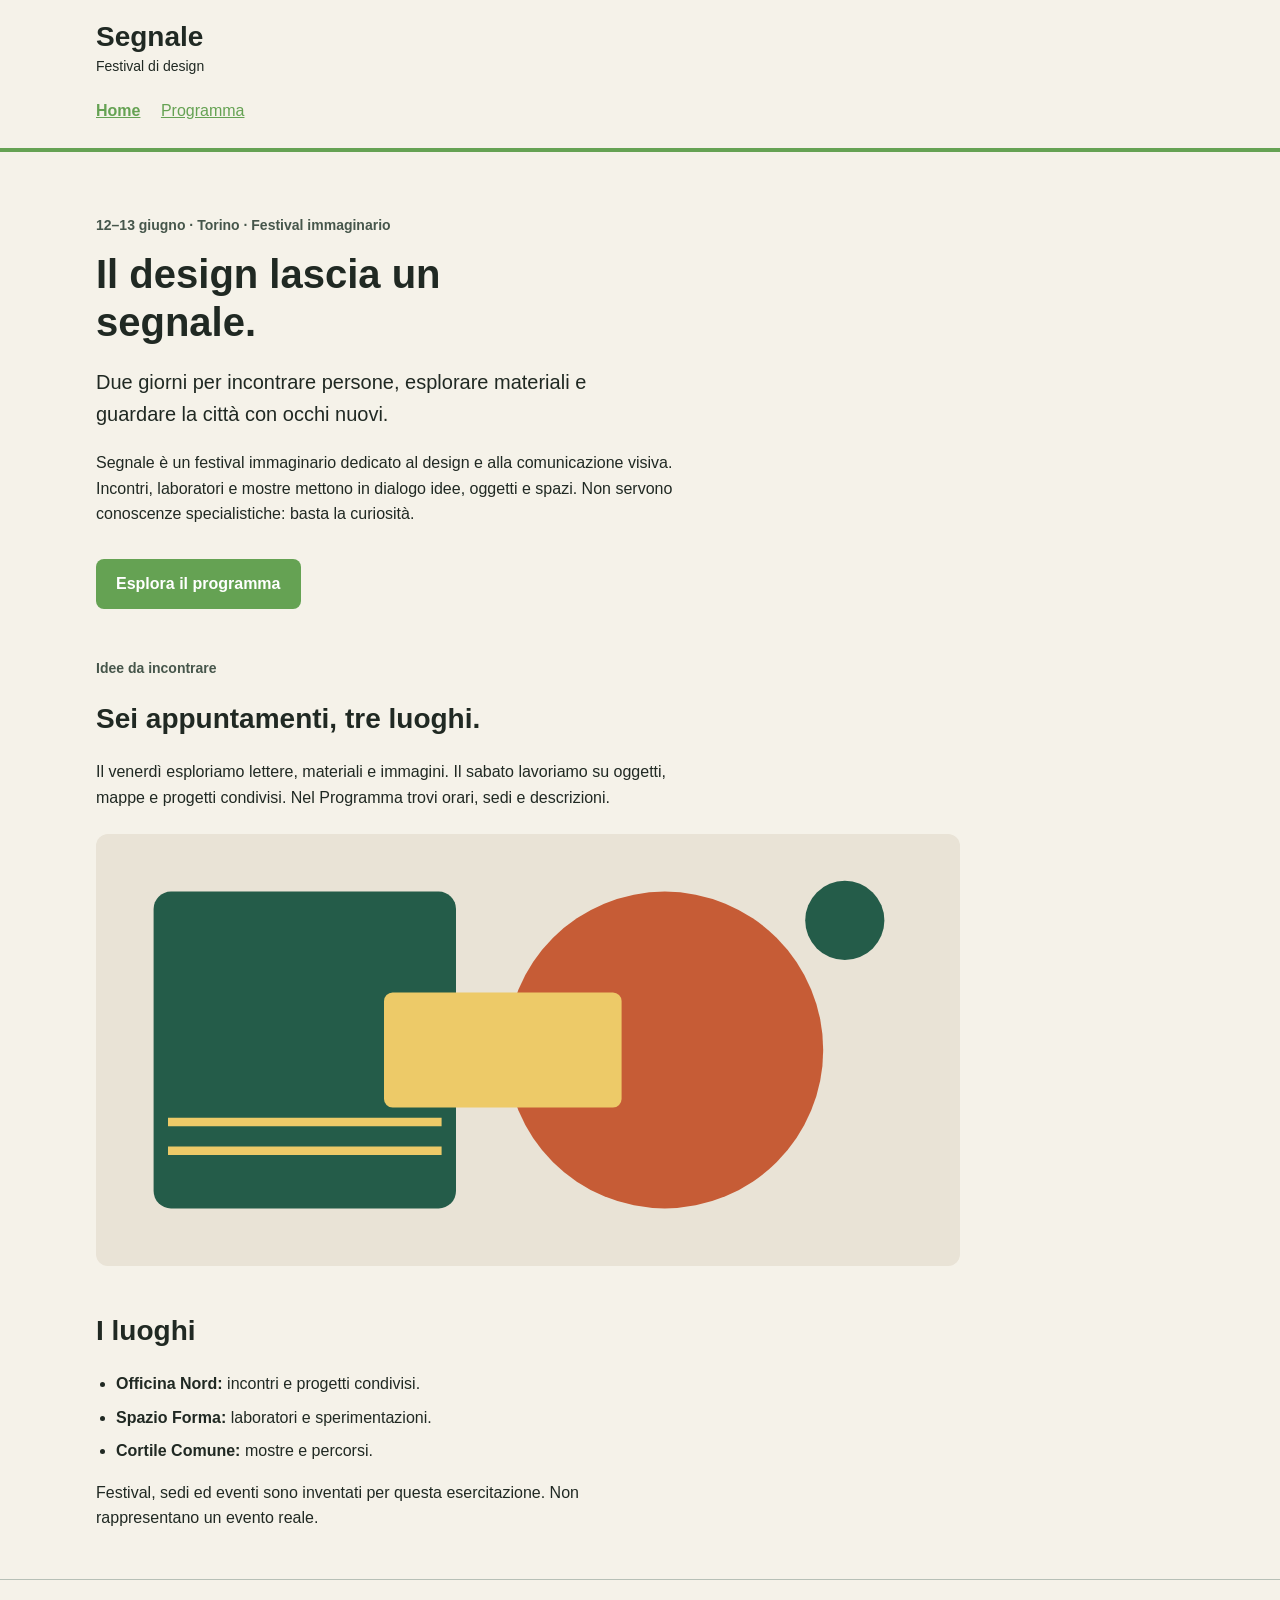
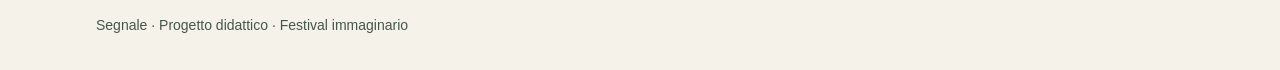
==== index.html @ 49171636 "index" ====
<!doctype html>
<html lang="it">
<head>
  <meta charset="utf-8">
  <meta name="viewport" content="width=device-width, initial-scale=1">
  <title>Segnale — Festival di design</title>
  <link rel="stylesheet" href="style.css">
</head>
<body>
  <a class="skip-link" href="#contenuto">Vai al contenuto</a>
  <header class="site-header">
    <div class="container">
      <a class="brand" href="index.html">Segnale<span>Festival di design</span></a>
      <nav aria-label="Navigazione principale">
        <a href="index.html" aria-current="page">Home</a>
        <!-- Da completare: collegare questa voce alla pagina Programma. -->
        <a href="programma.html">Programma</a>
      </nav>
    </div>
  </header>

  <main id="contenuto" class="container">
    <section class="intro" aria-labelledby="titolo-home">
      <p class="eyebrow">12–13 giugno · Torino · Festival immaginario</p>
      <h1 id="titolo-home">Il design lascia un segnale.</h1>
      <p class="lead">Due giorni per incontrare persone, esplorare materiali e guardare la città con occhi nuovi.</p>
      <p class="reading-text">Segnale è un festival immaginario dedicato al design e alla comunicazione visiva. Incontri, laboratori e mostre mettono in dialogo idee, oggetti e spazi. Non servono conoscenze specialistiche: basta la curiosità.</p>
      <!-- Da completare: anche questo collegamento deve aprire il Programma. -->
      <a class="button-link" href="programma.html">Esplora il programma</a>
    </section>

    <section class="content-section" aria-labelledby="titolo-festival">
      <p class="eyebrow">Idee da incontrare</p>
      <h2 id="titolo-festival">Sei appuntamenti, tre luoghi.</h2>
      <p class="reading-text">Il venerdì esploriamo lettere, materiali e immagini. Il sabato lavoriamo su oggetti, mappe e progetti condivisi. Nel Programma trovi orari, sedi e descrizioni.</p>
      <img class="festival-image" src="assets/festival.svg" alt="Composizione geometrica di cerchi e rettangoli nei colori del festival" width="1200" height="600">
    </section>

    <section class="content-section" aria-labelledby="titolo-luoghi">
      <h2 id="titolo-luoghi">I luoghi</h2>
      <ul class="venues">
        <li><strong>Officina Nord:</strong> incontri e progetti condivisi.</li>
        <li><strong>Spazio Forma:</strong> laboratori e sperimentazioni.</li>
        <li><strong>Cortile Comune:</strong> mostre e percorsi.</li>
      </ul>
      <p class="reading-text">Festival, sedi ed eventi sono inventati per questa esercitazione. Non rappresentano un evento reale.</p>
    </section>
  </main>

  <footer class="site-footer"><div class="container"><p>Segnale · Progetto didattico · Festival immaginario</p></div></footer>
</body>
</html>
---- style.css ----
/* Stile iniziale: tipografia, colori e variabili CSS sono già predisposti.
   Lavoreremo su collegamenti, CSS condiviso e disposizione delle schede. */

/* Scelte comuni: ogni regola usa var() per richiamarne il valore. */
:root {
  --colore-primario: #65a253;
  --colore-primario-scuro: #094611;
  --colore-sfondo: #f5f2e9;
  --colore-testo: #202923;
  --font-testo: Arial, Helvetica, sans-serif;
  --font-titoli: Helvetica, "Times New Roman", serif;
}

* {
  box-sizing: border-box;
}

body {
  margin: 0;
  background: var(--colore-sfondo);
  color: var(--colore-testo);
  font-family: var(--font-testo);
  font-size: 1rem;
  line-height: 1.6;
}

a {
  color: var(--colore-primario);
}

a:hover {
  text-decoration-thickness: 3px;
}

a:focus-visible {
  outline: 3px solid var(--colore-testo);
  outline-offset: 4px;
}

.container {
  width: 92%;
  max-width: 68rem;
  margin: 0 auto;
}

.site-header {
  padding: 1.25rem 0;
  border-bottom: 4px solid var(--colore-primario);
}

.brand {
  display: inline-block;
  color: var(--colore-testo);
  font-size: 1.75rem;
  font-weight: bold;
  line-height: 1.2;
  text-decoration: none;
}

.brand span {
  display: block;
  margin-top: 0.25rem;
  font-size: 0.875rem;
  font-weight: normal;
}

nav {
  margin-top: 1rem;
}

nav a {
  display: inline-block;
  margin-right: 1rem;
  padding: 0.25rem 0;
}

nav a[aria-current="page"] {
  font-weight: bold;
}

.intro {
  padding: 3rem 0 1rem;
}

.eyebrow,
.event-meta {
  color: #46564b;
  font-size: 0.875rem;
  font-weight: bold;
}

h1,
h2,
h3 {
  font-family: var(--font-titoli);
  line-height: 1.2;
}

h1 {
  max-width: 18ch;
  margin: 0.75rem 0 1.25rem;
  font-size: 2.5rem;
}

h2 {
  font-size: 1.75rem;
}

h3 {
  margin: 0.5rem 0 0.75rem;
  font-size: 1.375rem;
}

.lead {
  max-width: 48ch;
  font-size: 1.25rem;
}

.reading-text {
  max-width: 65ch;
}

.button-link {
  display: inline-block;
  margin-top: 1rem;
  padding: 0.75rem 1.25rem;
  border-radius: 0.5rem;
  background: var(--colore-primario);
  color: #ffffff;
  font-weight: bold;
  text-decoration: none;
}

.button-link:hover {
  background: var(--colore-primario-scuro);
}

.content-section {
  margin: 2rem 0 3rem;
}

.festival-image {
  display: block;
  width: 100%;
  max-width: 54rem;
  height: auto;
  margin-top: 1.5rem;
  border-radius: 0.75rem;
}

.venues {
  padding-left: 1.25rem;
}

.venues li {
  margin-bottom: 0.5rem;
}

.event-grid {
  display: grid;
  grid-template-columns: 1fr;
  gap: 2rem;
}

.event-card {
  margin-bottom: 0;
  overflow: hidden;
  border: 1px solid #b7c0b7;
  border-radius: 0.75rem;
  background: #ffffff;
}

.event-card img {
  display: block;
  width: 100%;
  height: auto;
}

.event-body {
  padding: 1.25rem;
}

.event-body p:last-child {
  margin-bottom: 0;
}

.event-place {
  color: #46564b;
  font-size: 0.875rem;
}

.site-footer {
  padding: 1.25rem 0;
  border-top: 1px solid #b7c0b7;
  color: #46564b;
  font-size: 0.875rem;
}

.skip-link {
  position: absolute;
  top: -6rem;
  left: 1rem;
  padding: 0.75rem 1rem;
  background: #ffffff;
  color: var(--colore-testo);
}

.skip-link:focus {
  top: 1rem;
}

@media (min-width: 600px) {
  .event-grid {
    grid-template-columns: repeat(2, minmax(0, 1fr));
  }
}

@media (min-width: 1024px) {
  .event-grid {
    grid-template-columns: repeat(3, minmax(0, 1fr));
  }
}
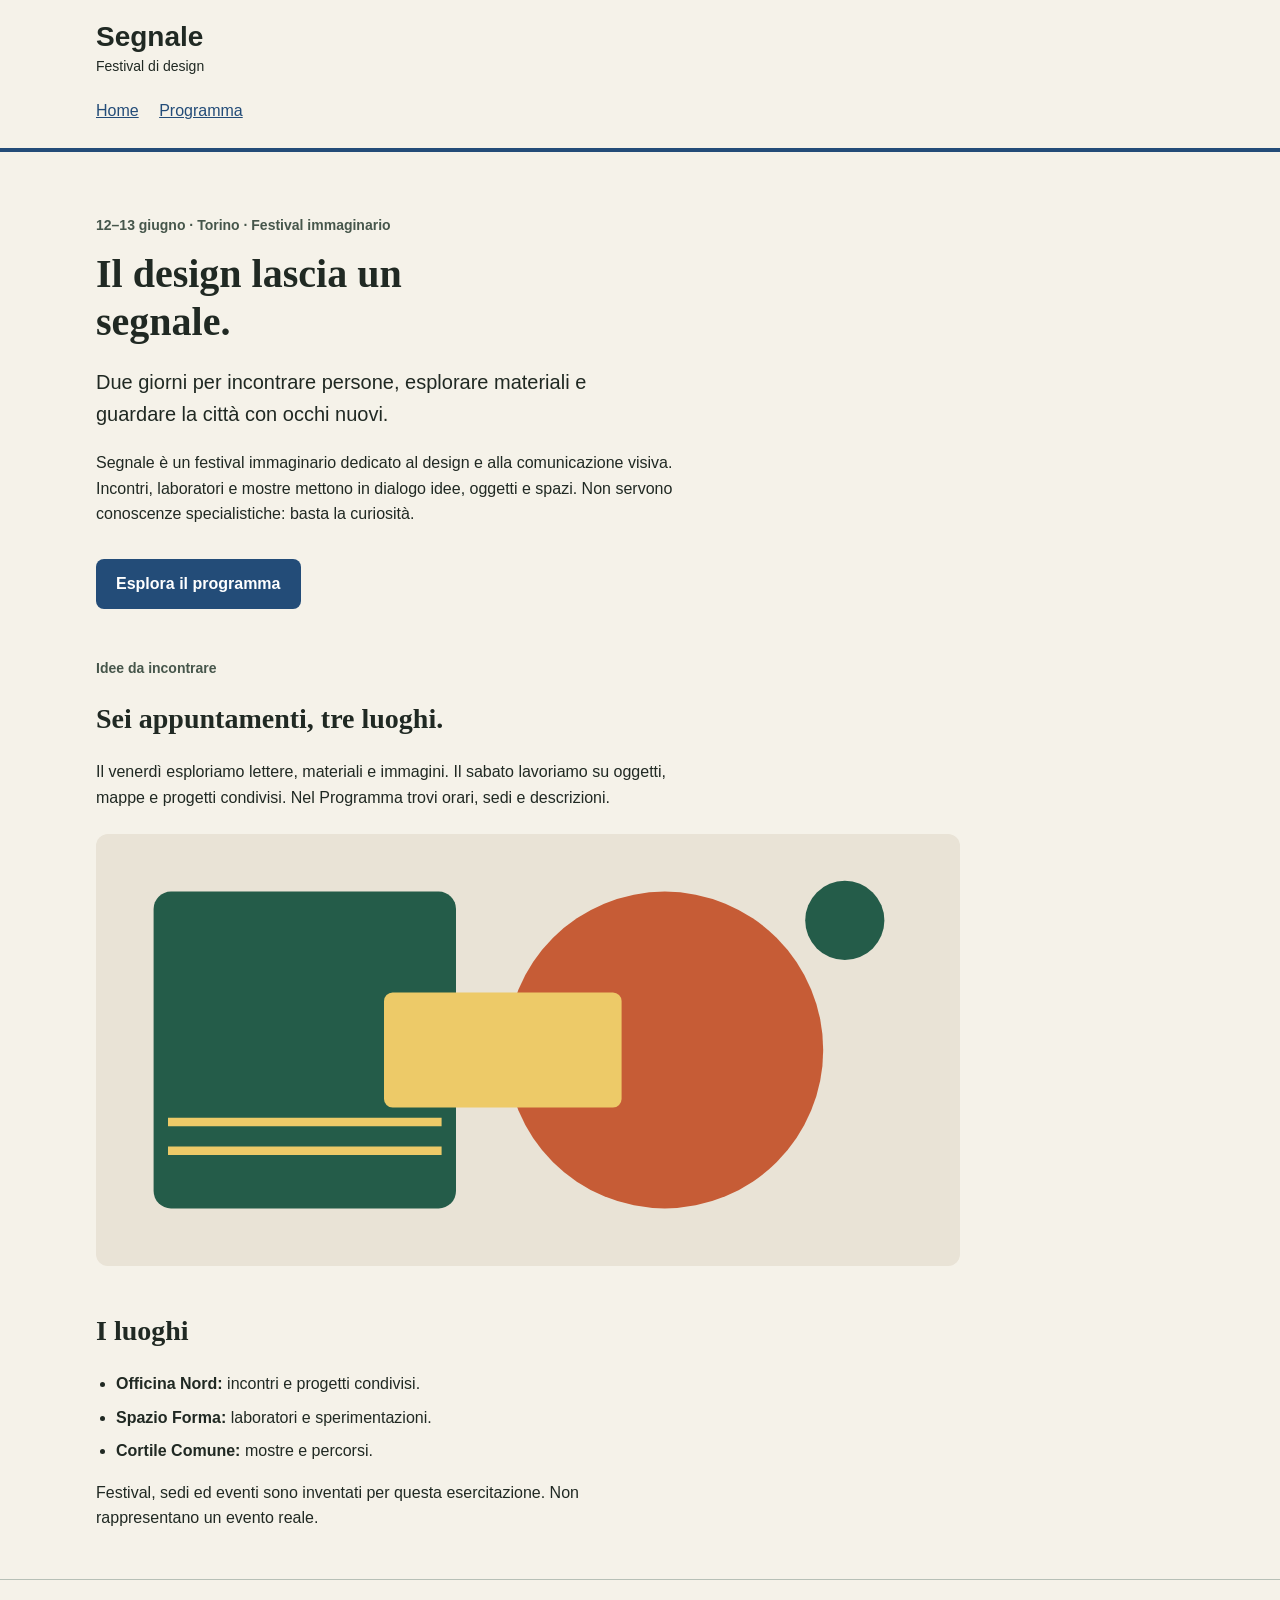
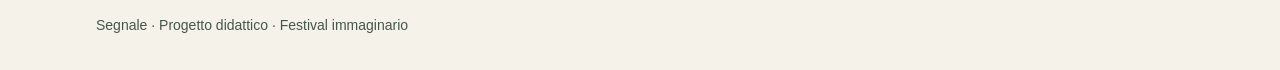
==== commit 62de0c98: "Inizio es 3" ====
--- a/index.html
+++ b/index.html
@@ -11,32 +11,30 @@
   <header class="site-header">
     <div class="container">
       <a class="brand" href="index.html">Segnale<span>Festival di design</span></a>
-      <nav aria-label="Navigazione principale">
-        <a href="index.html" aria-current="page">Home</a>
-        <!-- Da completare: collegare questa voce alla pagina Programma. -->
+      <nav>
+        <a href="index.html">Home</a>
         <a href="programma.html">Programma</a>
       </nav>
     </div>
   </header>
 
   <main id="contenuto" class="container">
-    <section class="intro" aria-labelledby="titolo-home">
+    <section class="intro">
       <p class="eyebrow">12–13 giugno · Torino · Festival immaginario</p>
       <h1 id="titolo-home">Il design lascia un segnale.</h1>
       <p class="lead">Due giorni per incontrare persone, esplorare materiali e guardare la città con occhi nuovi.</p>
       <p class="reading-text">Segnale è un festival immaginario dedicato al design e alla comunicazione visiva. Incontri, laboratori e mostre mettono in dialogo idee, oggetti e spazi. Non servono conoscenze specialistiche: basta la curiosità.</p>
-      <!-- Da completare: anche questo collegamento deve aprire il Programma. -->
       <a class="button-link" href="programma.html">Esplora il programma</a>
     </section>
 
-    <section class="content-section" aria-labelledby="titolo-festival">
+    <section class="content-section">
       <p class="eyebrow">Idee da incontrare</p>
       <h2 id="titolo-festival">Sei appuntamenti, tre luoghi.</h2>
       <p class="reading-text">Il venerdì esploriamo lettere, materiali e immagini. Il sabato lavoriamo su oggetti, mappe e progetti condivisi. Nel Programma trovi orari, sedi e descrizioni.</p>
       <img class="festival-image" src="assets/festival.svg" alt="Composizione geometrica di cerchi e rettangoli nei colori del festival" width="1200" height="600">
     </section>
 
-    <section class="content-section" aria-labelledby="titolo-luoghi">
+    <section class="content-section">
       <h2 id="titolo-luoghi">I luoghi</h2>
       <ul class="venues">
         <li><strong>Officina Nord:</strong> incontri e progetti condivisi.</li>
--- a/style.css
+++ b/style.css
@@ -1,14 +1,13 @@
-/* Stile iniziale: tipografia, colori e variabili CSS sono già predisposti.
-   Lavoreremo su collegamenti, CSS condiviso e disposizione delle schede. */
-
-/* Scelte comuni: ogni regola usa var() per richiamarne il valore. */
+/* Segnale: esempio completo della consegna su Home e Programma. */
+
+/* Valori condivisi: le regole interessate li richiamano con var(). */
 :root {
-  --colore-primario: #65a253;
-  --colore-primario-scuro: #094611;
+  --colore-primario: #234c78;
+  --colore-primario-scuro: #163454;
   --colore-sfondo: #f5f2e9;
   --colore-testo: #202923;
   --font-testo: Arial, Helvetica, sans-serif;
-  --font-titoli: Helvetica, "Times New Roman", serif;
+  --font-titoli: Georgia, "Times New Roman", serif;
 }
 
 * {
@@ -29,12 +28,11 @@
 }
 
 a:hover {
-  text-decoration-thickness: 3px;
-}
-
-a:focus-visible {
+  text-decoration: underline;
+}
+
+a:focus {
   outline: 3px solid var(--colore-testo);
-  outline-offset: 4px;
 }
 
 .container {
@@ -74,9 +72,6 @@
   padding: 0.25rem 0;
 }
 
-nav a[aria-current="page"] {
-  font-weight: bold;
-}
 
 .intro {
   padding: 3rem 0 1rem;
@@ -156,6 +151,7 @@
   margin-bottom: 0.5rem;
 }
 
+/* Disposizione di base: una colonna. */
 .event-grid {
   display: grid;
   grid-template-columns: 1fr;
@@ -163,7 +159,6 @@
 }
 
 .event-card {
-  margin-bottom: 0;
   overflow: hidden;
   border: 1px solid #b7c0b7;
   border-radius: 0.75rem;
@@ -177,14 +172,11 @@
 }
 
 .event-body {
-  padding: 1.25rem;
-}
-
-.event-body p:last-child {
+  padding: 1.5rem;
+}
+
+.event-place {
   margin-bottom: 0;
-}
-
-.event-place {
   color: #46564b;
   font-size: 0.875rem;
 }
@@ -209,14 +201,16 @@
   top: 1rem;
 }
 
+/* Da 600 px: due colonne. */
 @media (min-width: 600px) {
   .event-grid {
-    grid-template-columns: repeat(2, minmax(0, 1fr));
+    grid-template-columns: repeat(2, 1fr);
   }
 }
 
+/* Da 1024 px: tre colonne. Questa regola segue quella da 600 px. */
 @media (min-width: 1024px) {
   .event-grid {
-    grid-template-columns: repeat(3, minmax(0, 1fr));
+    grid-template-columns: repeat(3, 1fr);
   }
 }
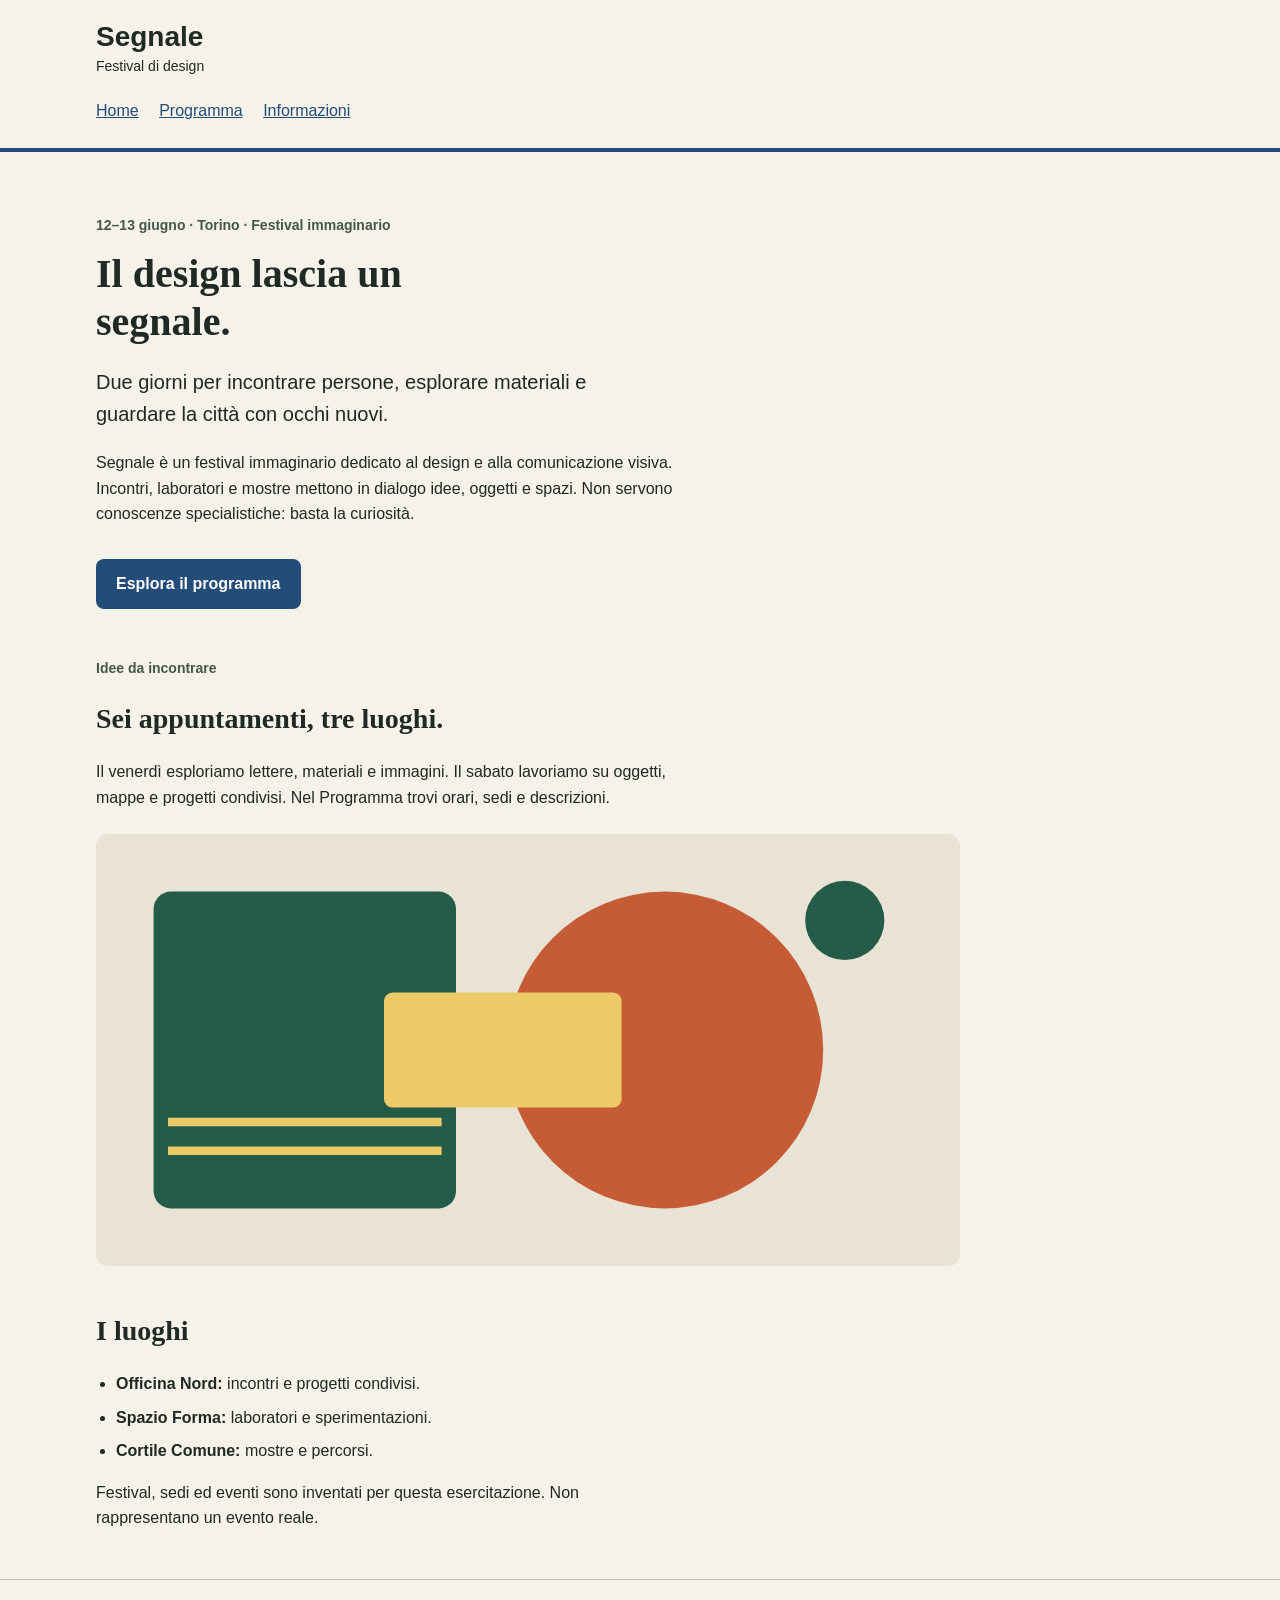
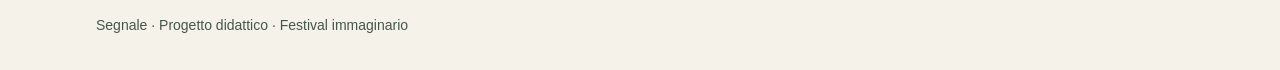
==== commit e9fb0f08: "4/11 Fine lezione" ====
--- a/index.html
+++ b/index.html
@@ -14,6 +14,7 @@
       <nav>
         <a href="index.html">Home</a>
         <a href="programma.html">Programma</a>
+        <a href="Info.html">Informazioni</a>
       </nav>
     </div>
   </header>
--- a/style.css
+++ b/style.css
@@ -151,6 +151,171 @@
   margin-bottom: 0.5rem;
 }
 
+.luoghi-swiper {
+  max-width: 100%;
+  overflow: hidden;
+  border: 1px solid #b7c0b7;
+  border-radius: 0.75rem;
+  background: #ffffff;
+}
+
+.venue-slide {
+  margin: 0;
+}
+
+.venue-slide img {
+  display: block;
+  width: 100%;
+  aspect-ratio: 16 / 9;
+  object-fit: cover;
+}
+
+.venue-slide figcaption {
+  padding: 1rem 1.25rem;
+}
+
+.venue-slide h3 {
+  margin-top: 0;
+}
+
+.venue-slide p {
+  margin-bottom: 0;
+}
+
+.swiper-controls {
+  display: flex;
+  justify-content: space-between;
+  gap: 1rem;
+  margin-top: 1rem;
+}
+
+.swiper-controls .swiper-button-prev,
+.swiper-controls .swiper-button-next {
+  position: static;
+  width: auto;
+  height: auto;
+  min-height: 2.75rem;
+  margin: 0;
+  padding: 0.5rem 1rem;
+  border: 0;
+  border-radius: 0.5rem;
+  background: var(--colore-primario);
+  color: #ffffff;
+  cursor: pointer;
+}
+
+.swiper-controls .swiper-button-prev:hover,
+.swiper-controls .swiper-button-next:hover {
+  background: var(--colore-primario-scuro);
+}
+
+.swiper-controls .swiper-button-prev:focus-visible,
+.swiper-controls .swiper-button-next:focus-visible {
+  outline: 3px solid var(--colore-testo);
+  outline-offset: 3px;
+}
+
+.swiper-controls .swiper-button-prev::after {
+  content: "Precedente";
+}
+
+.swiper-controls .swiper-button-next::after {
+  content: "Successiva";
+}
+
+.swiper-controls .swiper-button-disabled {
+  opacity: 0.55;
+  cursor: not-allowed;
+}
+
+.map-preview {
+  position: relative;
+  display: flex;
+  aspect-ratio: 16 / 9;
+  align-items: flex-end;
+  overflow: hidden;
+  border: 1px solid #b7c0b7;
+  border-radius: 0.75rem;
+  background-color: #e5ecd9;
+  background-image:
+    linear-gradient(32deg, transparent 46%, #ffffff 47%, #ffffff 50%, transparent 51%),
+    linear-gradient(145deg, transparent 38%, #ffffff 39%, #ffffff 42%, transparent 43%),
+    linear-gradient(82deg, transparent 62%, #c7d8c1 63%, #c7d8c1 72%, transparent 73%),
+    linear-gradient(15deg, transparent 72%, #d2dfc8 73%, #d2dfc8 82%, transparent 83%);
+  color: var(--colore-testo);
+  text-decoration: none;
+}
+
+.map-preview:hover {
+  text-decoration: none;
+}
+
+.map-preview:focus-visible {
+  outline: 3px solid var(--colore-testo);
+  outline-offset: 3px;
+}
+
+.map-preview-markers {
+  position: absolute;
+  inset: 0;
+}
+
+.map-marker {
+  position: absolute;
+  display: grid;
+  width: 2rem;
+  height: 2rem;
+  place-items: center;
+  border: 2px solid #ffffff;
+  border-radius: 50%;
+  background: var(--colore-primario);
+  box-shadow: 0 1px 4px #20292380;
+  color: #ffffff;
+  font-weight: bold;
+}
+
+.marker-one {
+  top: 24%;
+  left: 28%;
+}
+
+.marker-two {
+  top: 39%;
+  left: 61%;
+}
+
+.marker-three {
+  top: 18%;
+  left: 76%;
+}
+
+.map-preview-copy {
+  z-index: 1;
+  display: grid;
+  width: 100%;
+  gap: 0.25rem;
+  padding: 1rem 1.25rem;
+  background: #ffffff;
+}
+
+.map-preview-copy strong {
+  font-family: var(--font-titoli);
+  font-size: 1.25rem;
+}
+
+.map-preview-copy > span {
+  color: var(--colore-primario);
+  font-weight: bold;
+}
+
+.venue-list {
+  padding-left: 1.25rem;
+}
+
+.venue-list li {
+  margin-bottom: 0.75rem;
+}
+
 /* Disposizione di base: una colonna. */
 .event-grid {
   display: grid;
@@ -214,3 +379,9 @@
     grid-template-columns: repeat(3, 1fr);
   }
 }
+
+@media (min-width: 1025px) {
+  .map-preview {
+    padding-inline: 2rem;
+  }
+}
